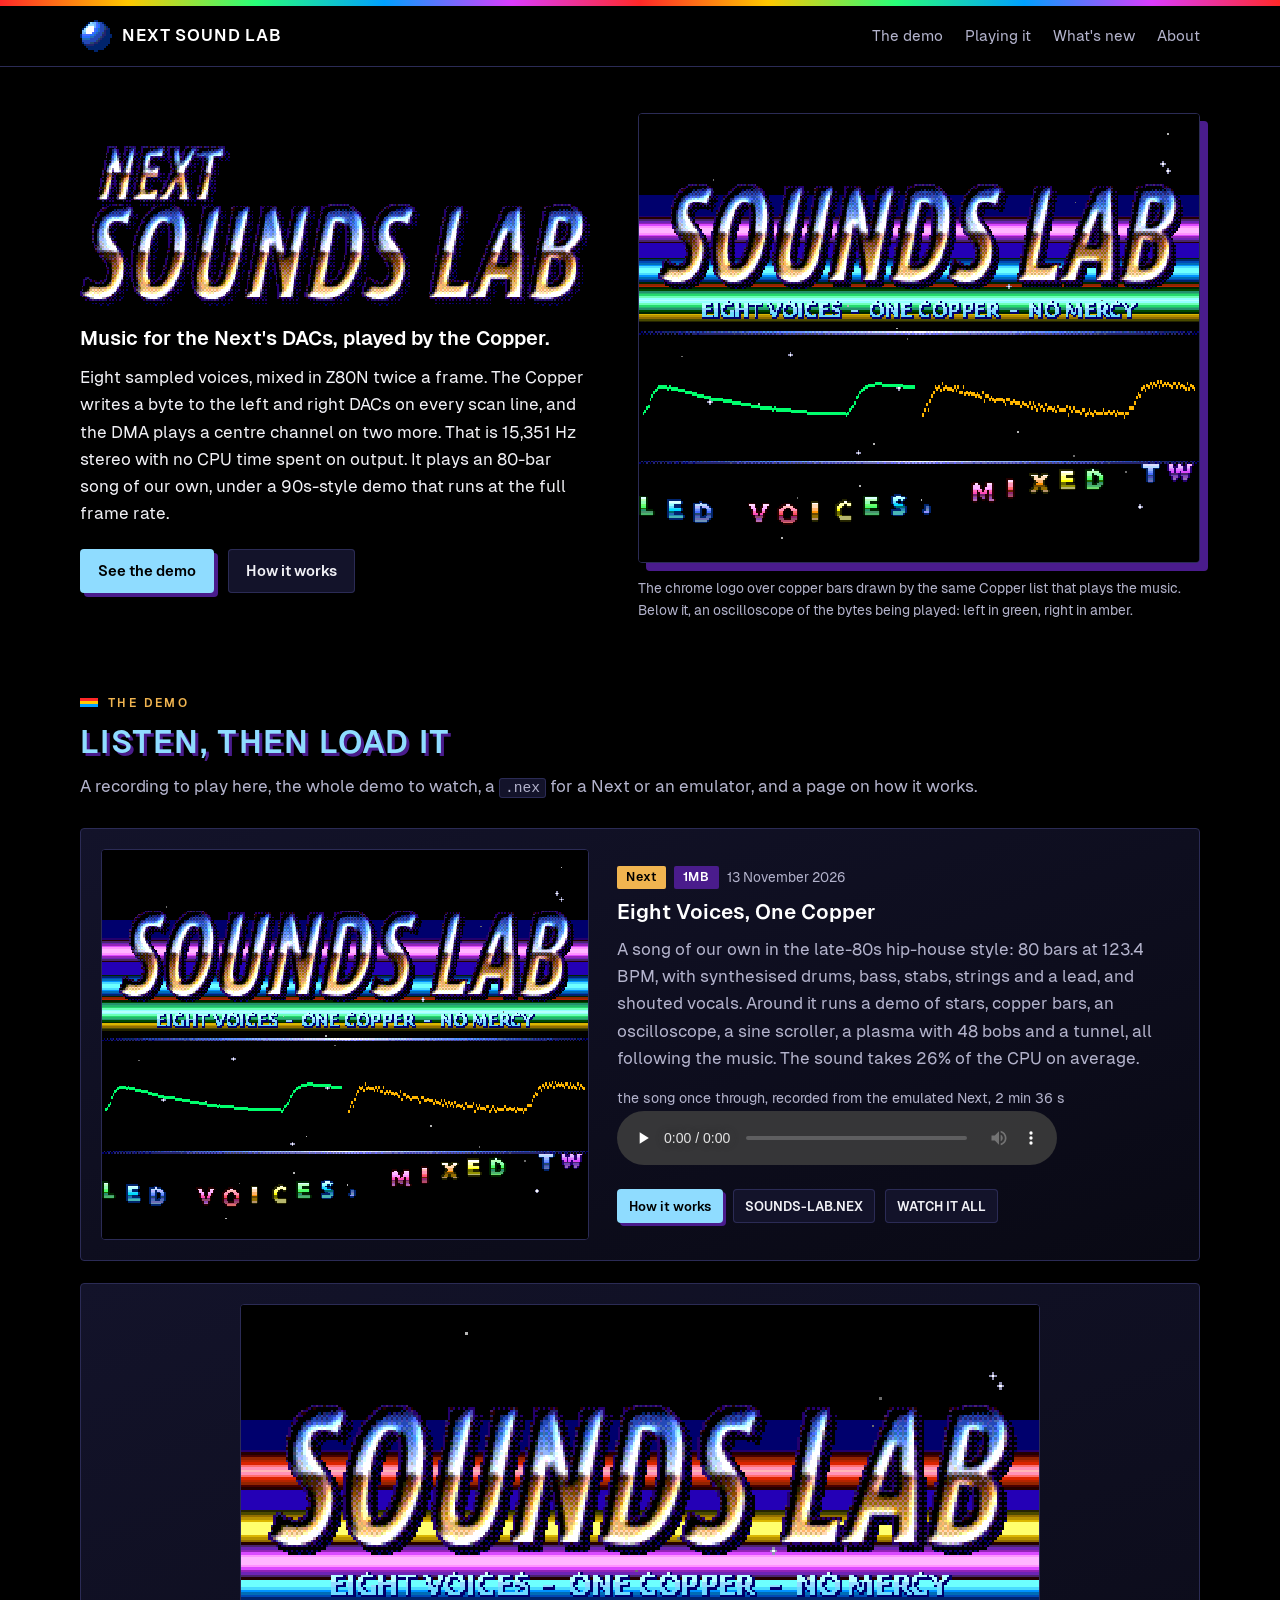
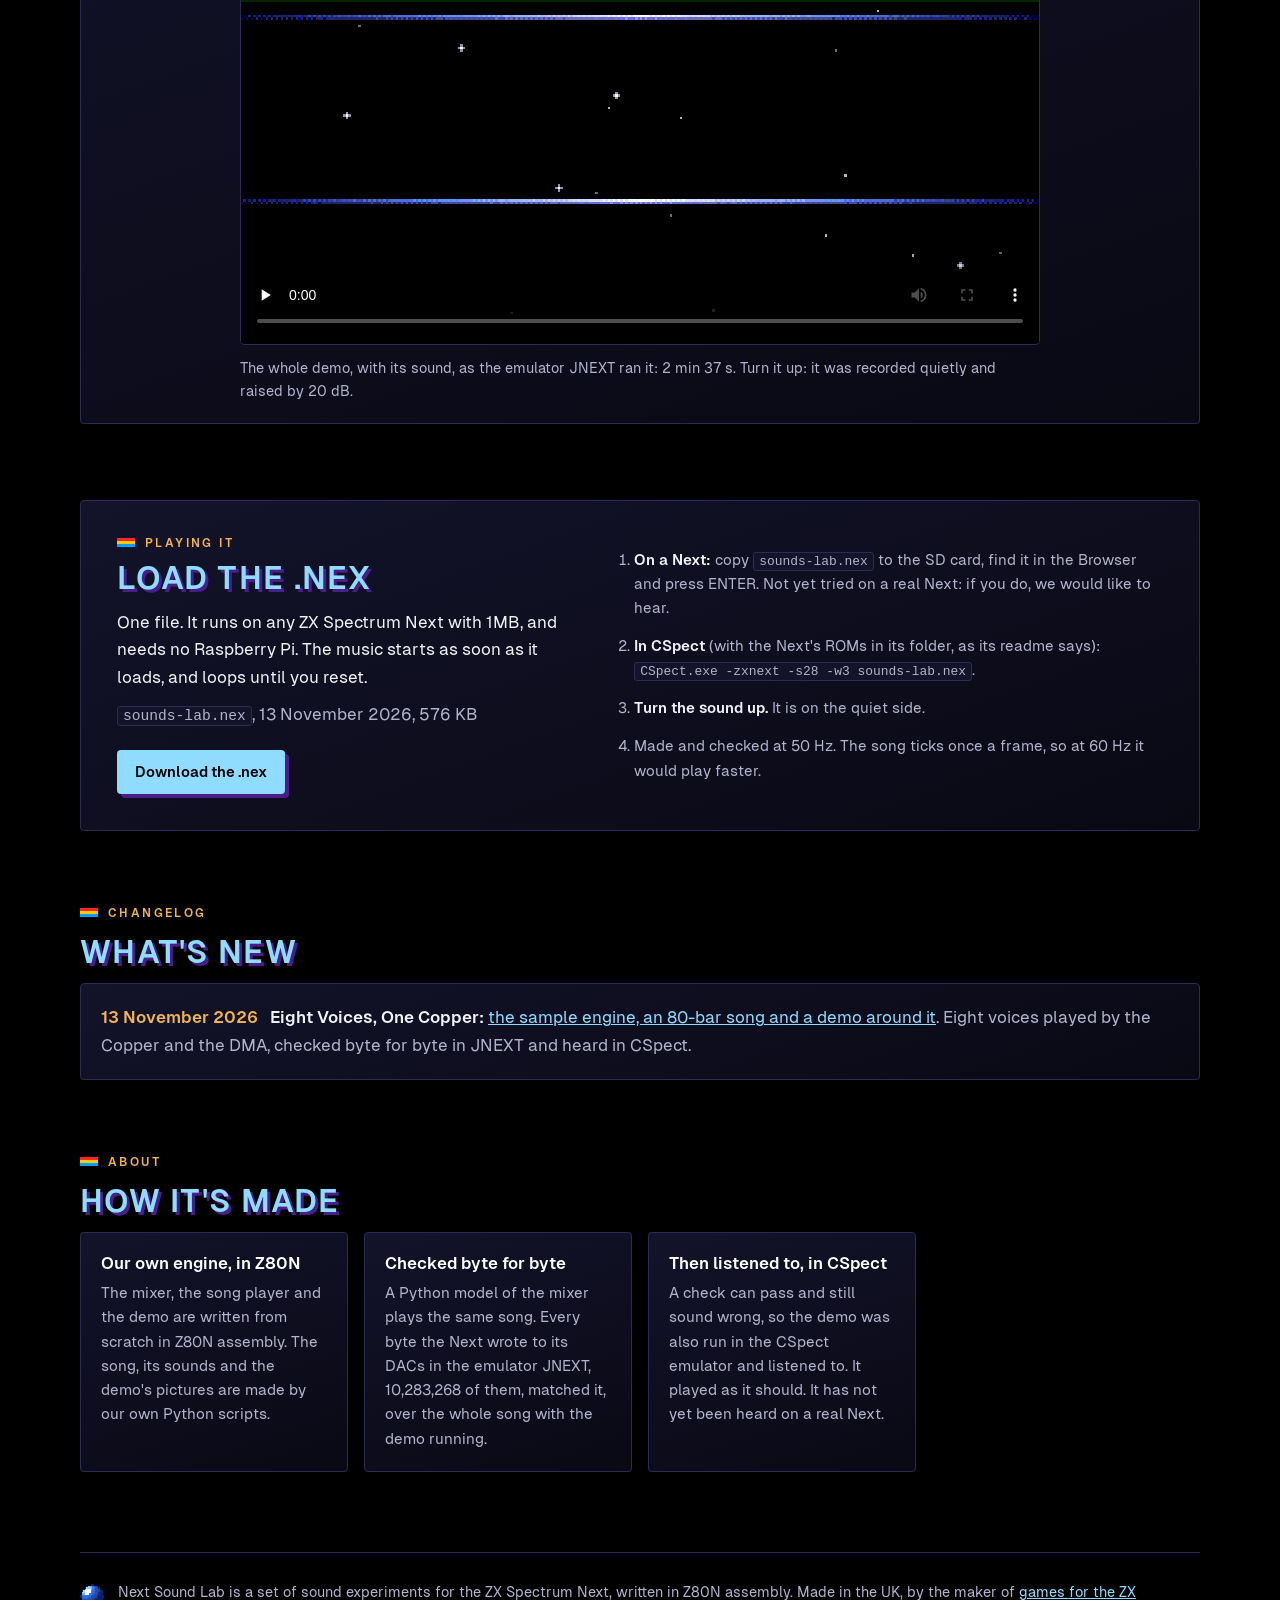
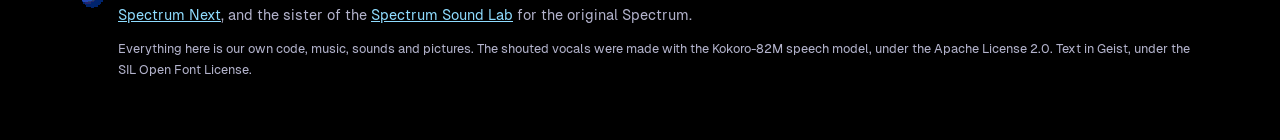
==== index.html @ 46c3c1e9 "Site update" ====
<!doctype html>
<html lang="en-GB">
<head>
<meta charset="utf-8">
<meta name="viewport" content="width=device-width,initial-scale=1">
<title>Next Sound Lab: sampled music for the ZX Spectrum Next</title>
<meta name="description" content="Sampled music for the ZX Spectrum Next: eight voices mixed in Z80N and played by the Copper, one byte a scan line, with the DMA on two more DACs. An 80-bar song of our own and a 90s-style demo around it, at 50 frames a second.">
<meta property="og:title" content="Next Sound Lab: sampled music for the ZX Spectrum Next">
<meta property="og:description" content="Eight sampled voices mixed in Z80N and played by the Copper, one byte a scan line, with the DMA on two more DACs. An 80-bar song of our own and a 90s-style demo around it.">
<meta property="og:type" content="website">
<meta property="og:url" content="https://mikeynma.github.io/next-sound-lab/">
<meta property="og:image" content="https://mikeynma.github.io/next-sound-lab/share.png">
<meta property="og:image:type" content="image/png">
<meta property="og:image:width" content="1200">
<meta property="og:image:height" content="630">
<meta property="og:image:alt" content="Next Sound Lab: the chrome SOUNDS LAB logo over a plasma and shiny bobs, sampled music for the ZX Spectrum Next">
<link rel="canonical" href="https://mikeynma.github.io/next-sound-lab/">
<meta name="twitter:card" content="summary_large_image">
<meta name="twitter:image" content="https://mikeynma.github.io/next-sound-lab/share.png">
<meta name="theme-color" content="#000000">
<link rel="icon" href="favicon-32.png" type="image/png">
<link rel="apple-touch-icon" href="apple-touch-icon.png">
<link rel="preload" href="fonts/geist-400.woff2" as="font" type="font/woff2" crossorigin>
<link rel="stylesheet" href="site.css">
</head>
<body>
<div class="tape" aria-hidden="true"></div>
<header class="top">
  <div class="wrap">
    <a class="brand" href="#" aria-label="Next Sound Lab, the front page"><img src="icon.png" width="32" height="32" alt=""><span>Next Sound Lab</span></a>
    <nav aria-label="Sections"><a href="#demos">The demo</a><a href="#loading">Playing it</a><a href="#news">What's new</a><a href="#about">About</a></nav>
  </div>
</header>

<main>
<section class="hero wrap">
  <div class="hero-text">
    <h1><img class="logo" src="logo.png" width="600" height="188" alt="Next Sound Lab"></h1>
    <p class="lead">Music for the Next's DACs, played by the Copper.</p>
    <p>Eight sampled voices, mixed in Z80N twice a frame. The Copper writes a byte to the left and right DACs on every scan line, and the DMA plays a centre channel on two more. That is 15,351 Hz stereo with no CPU time spent on output. It plays an 80-bar song of our own, under a 90s-style demo that runs at the full frame rate.</p>
    <div class="actions">
      <a class="btn" href="#demos">See the demo</a>
      <a class="btn btn-ghost" href="demos/eight-voices/">How it works</a>
    </div>
  </div>
  <figure class="hero-shot">
    <a class="shot" href="shots/logo.png" data-caption="The chrome logo over copper bars drawn by the same Copper list that plays the music. Below it, an oscilloscope of the bytes being played: left in green, right in amber."><img src="shots/logo.png" width="640" height="512" alt="The chrome SOUNDS LAB logo over coloured copper bars, the tag line EIGHT VOICES - ONE COPPER - NO MERCY, a green and amber oscilloscope, and a rainbow scroller"></a>
    <figcaption>The chrome logo over copper bars drawn by the same Copper list that plays the music. Below it, an oscilloscope of the bytes being played: left in green, right in amber.</figcaption>
  </figure>
</section>

<section id="demos" class="wrap">
  <p class="eyebrow">The demo</p>
  <h2>Listen, then load it</h2>
  <p class="sub">A recording to play here, the whole demo to watch, a <code>.nex</code> for a Next or an emulator, and a page on how it works.</p>
  <div class="demos">
    <article class="demo card">
      <div class="demo-media"><video src="videos/eight-voices-loop.mp4" poster="shots/logo.png" width="640" height="512" autoplay muted loop playsinline preload="metadata" aria-label="Sixteen seconds of the demo, without sound: the chrome logo over copper bars, the oscilloscope and the scroller, then a white flash and the plasma with its bobs"></video></div>
      <div class="demo-text">
        <p class="badges"><span class="badge mnext">Next</span><span class="badge m1mb">1MB</span><span class="date">13 November 2026</span></p>
        <h3><a href="demos/eight-voices/">Eight Voices, One Copper</a></h3>
        <p>A song of our own in the late-80s hip-house style: 80 bars at 123.4 BPM, with synthesised drums, bass, stabs, strings and a lead, and shouted vocals. Around it runs a demo of stars, copper bars, an oscilloscope, a sine scroller, a plasma with 48 bobs and a tunnel, all following the music. The sound takes 26% of the CPU on average.</p>
        <p class="listen"><small>the song once through, recorded from the emulated Next, 2 min 36 s</small><br><audio controls preload="none" style="width:100%;max-width:440px" src="audio/eight-voices.mp3"></audio></p>
        <p class="links"><a class="btn btn-small" href="demos/eight-voices/">How it works</a><a class="btn btn-small btn-ghost" href="files/sounds-lab.nex" download>sounds-lab.nex</a><a class="btn btn-small btn-ghost" href="#watch">Watch it all</a></p>
      </div>
    </article>
  </div>
  <figure id="watch" class="card watch">
    <video src="videos/eight-voices.mp4" poster="shots/intro.png" width="640" height="512" controls preload="none" playsinline aria-label="The whole demo with its sound, 2 minutes 37 seconds"></video>
    <figcaption>The whole demo, with its sound, as the emulator JNEXT ran it: 2 min 37 s. Turn it up: it was recorded quietly and raised by 20 dB.</figcaption>
  </figure>
</section>

<section id="loading" class="wrap">
  <div class="card download">
    <div>
      <p class="eyebrow">Playing it</p>
      <h2>Load the .nex</h2>
      <p>One file. It runs on any ZX Spectrum Next with 1MB, and needs no Raspberry Pi. The music starts as soon as it loads, and loops until you reset.</p>
      <p class="meta"><code>sounds-lab.nex</code>, <!--v-->13 November 2026, 576 KB<!--/v--></p>
      <div class="actions"><a class="btn" href="files/sounds-lab.nex" download>Download the .nex</a></div>
    </div>
    <ol class="steps">
      <li><b>On a Next:</b> copy <code>sounds-lab.nex</code> to the SD card, find it in the Browser and press ENTER. Not yet tried on a real Next: if you do, we would like to hear.</li>
      <li><b>In CSpect</b> (with the Next's ROMs in its folder, as its readme says): <code>CSpect.exe -zxnext -s28 -w3 sounds-lab.nex</code>.</li>
      <li><b>Turn the sound up.</b> It is on the quiet side.</li>
      <li>Made and checked at 50 Hz. The song ticks once a frame, so at 60 Hz it would play faster.</li>
    </ol>
  </div>
</section>

<section id="news" class="wrap">
  <p class="eyebrow">Changelog</p>
  <h2>What's new</h2>
  <div class="log card">
    <ul>
      <li><time datetime="2026-11-13">13 November 2026</time> <b>Eight Voices, One Copper:</b> <a href="demos/eight-voices/">the sample engine, an 80-bar song and a demo around it</a>. Eight voices played by the Copper and the DMA, checked byte for byte in JNEXT and heard in CSpect.</li>
    </ul>
  </div>
</section>

<section id="about" class="wrap">
  <p class="eyebrow">About</p>
  <h2>How it's made</h2>
  <div class="grid cards">
    <article class="card"><h3>Our own engine, in Z80N</h3><p>The mixer, the song player and the demo are written from scratch in Z80N assembly. The song, its sounds and the demo's pictures are made by our own Python scripts.</p></article>
    <article class="card"><h3>Checked byte for byte</h3><p>A Python model of the mixer plays the same song. Every byte the Next wrote to its DACs in the emulator JNEXT, 10,283,268 of them, matched it, over the whole song with the demo running.</p></article>
    <article class="card"><h3>Then listened to, in CSpect</h3><p>A check can pass and still sound wrong, so the demo was also run in the CSpect emulator and listened to. It played as it should. It has not yet been heard on a real Next.</p></article>
  </div>
</section>
</main>

<footer class="wrap foot">
  <img src="icon.png" width="24" height="24" alt="">
  <div>
    <p>Next Sound Lab is a set of sound experiments for the ZX Spectrum Next, written in Z80N assembly. Made in the UK, by the maker of <a href="https://mikeynma.github.io/">games for the ZX Spectrum Next</a>, and the sister of the <a href="https://mikeynma.github.io/spectrum-sound-lab/">Spectrum Sound Lab</a> for the original Spectrum.</p>
    <p class="small">Everything here is our own code, music, sounds and pictures. The shouted vocals were made with the Kokoro-82M speech model, under the Apache License 2.0. Text in Geist, under the SIL Open Font License.</p>
  </div>
</footer>
<dialog class="lightbox" aria-label="Screenshot">
  <figure><img alt=""><figcaption></figcaption></figure>
  <button class="lb-btn lb-prev" type="button" aria-label="Previous picture">&lsaquo;</button>
  <button class="lb-btn lb-next" type="button" aria-label="Next picture">&rsaquo;</button>
  <button class="lb-btn lb-close" type="button" autofocus aria-label="Close">&times;</button>
</dialog>
<script src="site.js"></script>
</body>
</html>
---- site.css ----
/* Next Sound Lab - written by hand. The look of the Spectrum Sound Lab's page, in the demo's
   chrome and copper: chrome blue, copper gold, the logo's purple shadow, the copper bars. */
@font-face { font-family: Geist; src: url(fonts/geist-400.woff2) format("woff2"); font-weight: 400; font-display: swap; }
@font-face { font-family: Geist; src: url(fonts/geist-600.woff2) format("woff2"); font-weight: 600 900; font-display: swap; }

/* the demo: black, chrome blue (--cyan), copper (--yellow), the logo's purple shadow (--blue) */
:root {
  color-scheme: dark;
  --bg: #000;
  --card: #090914;
  --card-hi: #13132a;
  --border: #2b2b55;
  --fg: #f1f1f6;
  --muted: #b3b3cc;
  --heading: #fff;
  --cyan: #8fdcff;
  --yellow: #f0b450;
  --red: #ff2828;
  --blue: #4a1c8c;
  --radius: 4px;
}
* { box-sizing: border-box; }
html { scroll-behavior: smooth; scroll-padding-top: 76px; }
body { margin: 0; color: var(--fg); background: var(--bg); font: 17px/1.6 Geist, system-ui, sans-serif; -webkit-font-smoothing: antialiased; }
a { color: var(--cyan); }
img, video { max-width: 100%; height: auto; }
.wrap { width: min(1120px, 100% - 32px); margin-inline: auto; }
h1, h2, h3 { line-height: 1.2; margin: 0; }
h2 { font: 900 clamp(1.4rem, 3vw, 2rem)/1.2 Geist, system-ui, sans-serif; text-transform: uppercase; letter-spacing: 0.04em; color: var(--cyan); margin-bottom: 12px; text-shadow: 3px 3px 0 var(--blue); }
h3 { font: 700 1.05rem/1.3 Geist, system-ui, sans-serif; color: var(--heading); margin-bottom: 6px; }
p { margin: 0 0 12px; }
code { font: 0.86em ui-monospace, monospace; background: var(--card-hi); border: 1px solid var(--border); border-radius: 3px; padding: 1px 5px; }
:focus-visible { outline: 2px solid var(--yellow); outline-offset: 2px; }

/* the copper bars, sliding, along the very top */
.tape { position: fixed; inset: 0 0 auto; height: 6px; z-index: 20;
  background: linear-gradient(90deg, #ff2828, #ffc800, #28ff78, #00a0ff, #dc3cff, #ff2828) 0 0 / 50% 100%; animation: roll 6s linear infinite; }
@keyframes roll { to { background-position: 100% 0; } }
@media (prefers-reduced-motion: reduce) { .tape { animation: none; } html { scroll-behavior: auto; } }

/* the bar along the top */
.top { position: sticky; top: 6px; z-index: 10; background: rgb(0 0 0 / 0.88); backdrop-filter: blur(8px); border-bottom: 1px solid var(--border); }
.top .wrap { display: flex; align-items: center; gap: 24px; height: 60px; }
.brand { display: flex; align-items: center; gap: 10px; font: 900 1.05rem/1 Geist, system-ui, sans-serif; text-transform: uppercase; letter-spacing: 0.05em; color: var(--heading); text-decoration: none; white-space: nowrap; }
.brand img { image-rendering: pixelated; }
.top nav { display: flex; gap: 22px; margin-left: auto; }
.top nav a { color: var(--muted); text-decoration: none; font-size: 0.95rem; }
.top nav a:hover { color: var(--fg); }

/* buttons and badges: flat colour, a hard shadow, like a Spectrum menu */
.btn { display: inline-flex; align-items: center; gap: 8px; min-height: 44px; padding: 10px 18px; line-height: 1.25; border-radius: var(--radius); background: var(--cyan); color: #000; font: 700 0.92rem/1 Geist, system-ui, sans-serif; text-decoration: none; border: 0; box-shadow: 4px 4px 0 var(--blue); transition: transform 0.1s, box-shadow 0.1s; }
.btn:hover { transform: translate(-1px, -1px); box-shadow: 5px 5px 0 var(--blue); }
.btn:active { transform: translate(3px, 3px); box-shadow: 1px 1px 0 var(--blue); }
.btn small { font-weight: 400; opacity: 0.7; }
.btn-ghost { background: var(--card-hi); color: var(--fg); box-shadow: inset 0 0 0 1px var(--border), 4px 4px 0 #000; }
.btn-ghost:hover { box-shadow: inset 0 0 0 1px var(--muted), 5px 5px 0 #000; }
.btn-small { min-height: 34px; padding: 6px 12px; font-size: 0.82rem; box-shadow: 3px 3px 0 var(--blue); }
.btn-small.btn-ghost { box-shadow: inset 0 0 0 1px var(--border); text-transform: uppercase; }
.badges { display: flex; flex-wrap: wrap; align-items: center; gap: 8px; margin-bottom: 10px; }
.badge { display: inline-block; padding: 2px 9px; border-radius: 2px; font: 800 0.78rem/1.5 Geist, system-ui, sans-serif; letter-spacing: 0.05em; }
.mnext { background: var(--yellow); color: #000; }
.m1mb { background: var(--blue); color: #fff; }
.date { color: var(--muted); font-size: 0.85rem; }

/* sections */
main { overflow-x: clip; }
main > section { padding: 76px 0 0; }
.eyebrow { display: flex; align-items: center; gap: 10px; font: 800 0.75rem/1 Geist, system-ui, sans-serif; text-transform: uppercase; letter-spacing: 0.2em; color: var(--yellow); margin-bottom: 14px; }
.eyebrow::before { content: ""; width: 18px; height: 9px; background: linear-gradient(#ff2828 0 33%, #ffc800 33% 67%, #00a0ff 67%); }
.sub, .meta { color: var(--muted); }
.sub { margin-bottom: 28px; }

/* grid items may shrink below their content (a long button, a wide picture) */
.hero > *, .demo > *, .tech > *, .download > * { min-width: 0; }

/* the top of a page */
.hero { display: grid; grid-template-columns: 1fr 1.1fr; gap: 48px; align-items: center; padding-top: 52px; }
.hero h1 { margin: 6px 0 18px; }
.hero h1.title { font: 900 clamp(1.8rem, 4vw, 2.7rem)/1.15 Geist, system-ui, sans-serif; color: var(--heading); text-shadow: 3px 3px 0 var(--blue); }
.logo { display: block; width: min(560px, 100%); image-rendering: pixelated; }
.lead { font: 600 1.25rem/1.4 Geist, system-ui, sans-serif; color: var(--heading); }
.actions { display: flex; flex-wrap: wrap; gap: 14px; margin-top: 22px; }
.hero-shot { margin: 0; }
.hero-shot img, .hero-shot video, .gallery img, .demo-media img, .demo-media video { display: block; width: 100%; image-rendering: pixelated; background: #000; border: 1px solid var(--border); border-radius: var(--radius); }
.hero-shot img, .hero-shot video { box-shadow: 8px 8px 0 var(--blue); }
.hero-shot figcaption { margin-top: 14px; font-size: 0.86rem; color: var(--muted); }

/* the demos on the front page */
.demos { display: grid; gap: 22px; }
.demo { display: grid; grid-template-columns: minmax(0, 1fr) minmax(0, 1.15fr); gap: 28px; align-items: center; padding: 20px; }
.demo h3 { font-size: 1.3rem; margin-bottom: 10px; }
.demo h3 a { color: var(--heading); text-decoration: none; }
.demo h3 a:hover { color: var(--cyan); }
.demo p { color: var(--muted); }
.demo .links { display: flex; flex-wrap: wrap; gap: 10px; margin: 16px 0 0; }

/* the whole demo, with sound */
.watch { margin: 22px 0 0; padding: 20px; }
.watch video { display: block; width: 100%; max-width: 800px; margin-inline: auto; image-rendering: pixelated; background: #000; border: 1px solid var(--border); border-radius: var(--radius); }
.watch figcaption { max-width: 800px; margin: 12px auto 0; color: var(--muted); font-size: 0.9rem; }

/* the diagram on the how-it-works page */
.diagram { margin: 18px 0 22px; overflow-x: auto; }
.diagram svg { display: block; width: 100%; min-width: 620px; height: auto; }  /* a phone scrolls it sideways */
.diagram figcaption { color: var(--muted); font-size: 0.86rem; margin-top: 8px; }

/* cards */
.grid { display: grid; gap: 16px; }
.cards { grid-template-columns: repeat(auto-fill, minmax(260px, 1fr)); }
.card { background: linear-gradient(160deg, var(--card-hi), var(--card)); border: 1px solid var(--border); border-radius: var(--radius); padding: 20px; }
.cards .card p { margin: 0; color: var(--muted); font-size: 0.95rem; }

/* how it works */
.tech { display: grid; grid-template-columns: minmax(0, 1fr) 320px; gap: 40px; align-items: start; }
.tech-text h2 { font-size: clamp(1.15rem, 2.2vw, 1.45rem); margin-top: 30px; }
.tech-text h2:first-child { margin-top: 0; }
.tech-text p, .tech-text li { color: #dcdcea; }
.tech-text ul { padding-left: 20px; }
.tech-text b { color: var(--heading); }
.numbers { position: sticky; top: 90px; }
.numbers h3 { color: var(--yellow); text-transform: uppercase; letter-spacing: 0.08em; font-size: 0.85rem; margin-bottom: 12px; }
.numbers dl { margin: 0; display: grid; gap: 10px; }
.numbers dt { font-size: 0.78rem; text-transform: uppercase; letter-spacing: 0.06em; color: var(--muted); }
.numbers dd { margin: 0; font-weight: 600; }

/* screens */
.gallery { display: grid; grid-template-columns: repeat(auto-fill, minmax(420px, 1fr)); gap: 18px; align-items: start; }
@media (max-width: 480px) { .gallery { grid-template-columns: 1fr; } }
.gallery a { display: block; }
.gallery a.wide { grid-column: 1 / -1; }

/* loading and downloads */
.download { display: grid; grid-template-columns: 1fr 1.2fr; gap: 40px; padding: 36px; }
.download p { margin: 0 0 10px; }
.steps { margin: 0; padding-left: 20px; color: var(--muted); font-size: 0.94rem; display: grid; gap: 14px; align-content: center; }
.steps b { color: var(--fg); }

/* the changelog */
.log ul { margin: 0; padding: 0; list-style: none; display: grid; gap: 10px; color: var(--muted); }
.log time { color: var(--yellow); font-weight: 700; margin-right: 8px; white-space: nowrap; }
.log b { color: var(--fg); }

/* other demos */
.pager { display: flex; justify-content: space-between; gap: 20px; margin-top: 60px; }
.pager a { color: var(--muted); text-decoration: none; }
.pager a:hover { color: var(--cyan); }

/* the bottom */
.foot { display: flex; gap: 14px; align-items: flex-start; margin-top: 80px; padding: 28px 0 48px; border-top: 1px solid var(--border); color: var(--muted); font-size: 0.9rem; }
.foot img { image-rendering: pixelated; margin-top: 3px; }
.small { font-size: 0.8rem; }

/* the lightbox */
.lightbox { padding: 0; border: 0; background: transparent; max-width: 96vw; max-height: 96vh; }
.lightbox::backdrop { background: rgb(0 0 0 / 0.92); }
.lightbox figure { margin: 0; text-align: center; }
.lightbox img { max-width: 92vw; max-height: 84vh; image-rendering: pixelated; }
.lightbox figcaption { color: var(--muted); margin-top: 8px; max-width: 80ch; margin-inline: auto; }
.lb-btn { position: fixed; top: 50%; transform: translateY(-50%); width: 48px; height: 48px; border-radius: 50%; border: 1px solid var(--border); background: var(--card); color: var(--fg); font-size: 28px; cursor: pointer; }
.lb-prev { left: 16px; } .lb-next { right: 16px; }
.lb-close { top: 32px; right: 16px; transform: none; }

@media (max-width: 860px) {
  .hero, .demo, .tech, .download { grid-template-columns: 1fr; }
  .hero { gap: 28px; padding-top: 36px; }
  .top nav { display: none; }
  .numbers { position: static; }
  .download { padding: 24px; gap: 24px; }
}
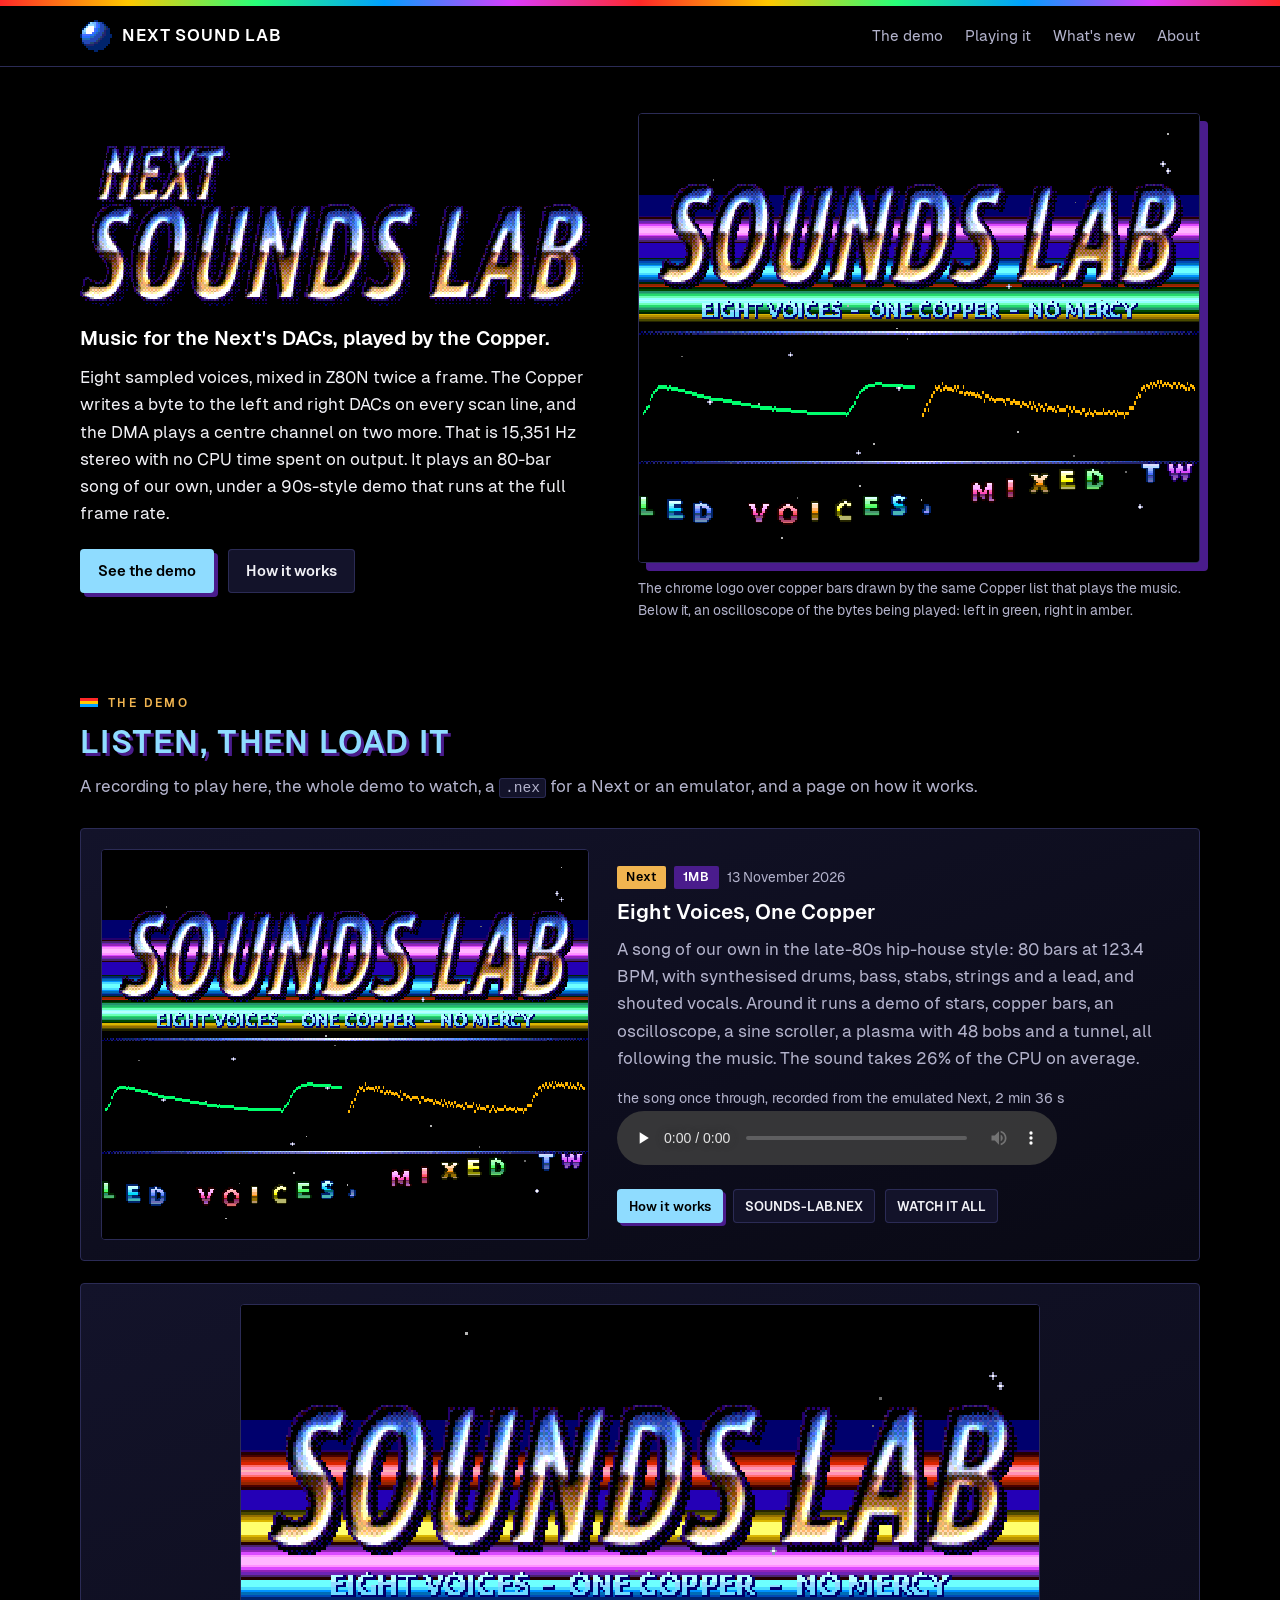
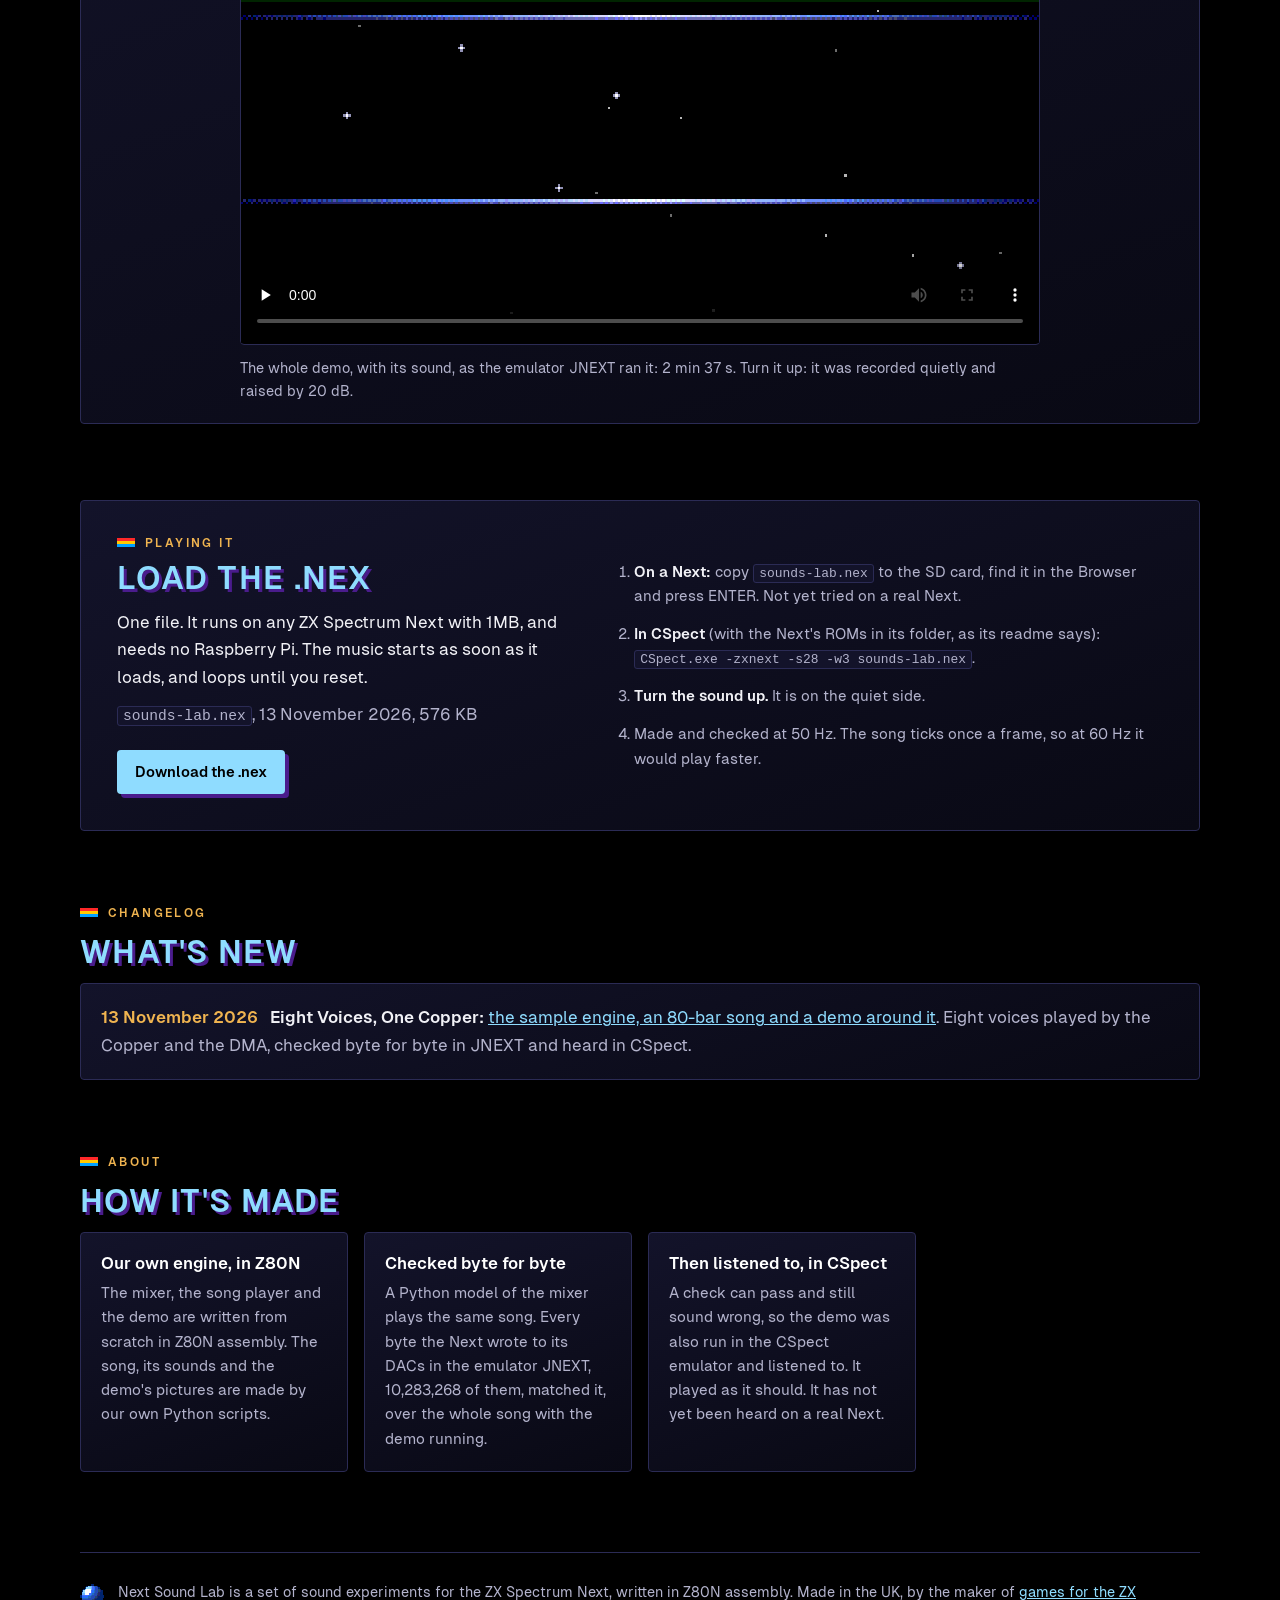
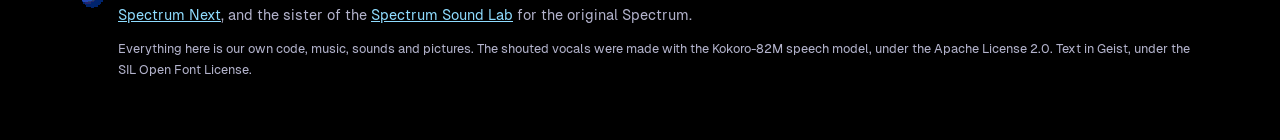
==== commit 3741a61a: "Site update" ====
--- a/index.html
+++ b/index.html
@@ -81,7 +81,7 @@
       <div class="actions"><a class="btn" href="files/sounds-lab.nex" download>Download the .nex</a></div>
     </div>
     <ol class="steps">
-      <li><b>On a Next:</b> copy <code>sounds-lab.nex</code> to the SD card, find it in the Browser and press ENTER. Not yet tried on a real Next: if you do, we would like to hear.</li>
+      <li><b>On a Next:</b> copy <code>sounds-lab.nex</code> to the SD card, find it in the Browser and press ENTER. Not yet tried on a real Next.</li>
       <li><b>In CSpect</b> (with the Next's ROMs in its folder, as its readme says): <code>CSpect.exe -zxnext -s28 -w3 sounds-lab.nex</code>.</li>
       <li><b>Turn the sound up.</b> It is on the quiet side.</li>
       <li>Made and checked at 50 Hz. The song ticks once a frame, so at 60 Hz it would play faster.</li>
